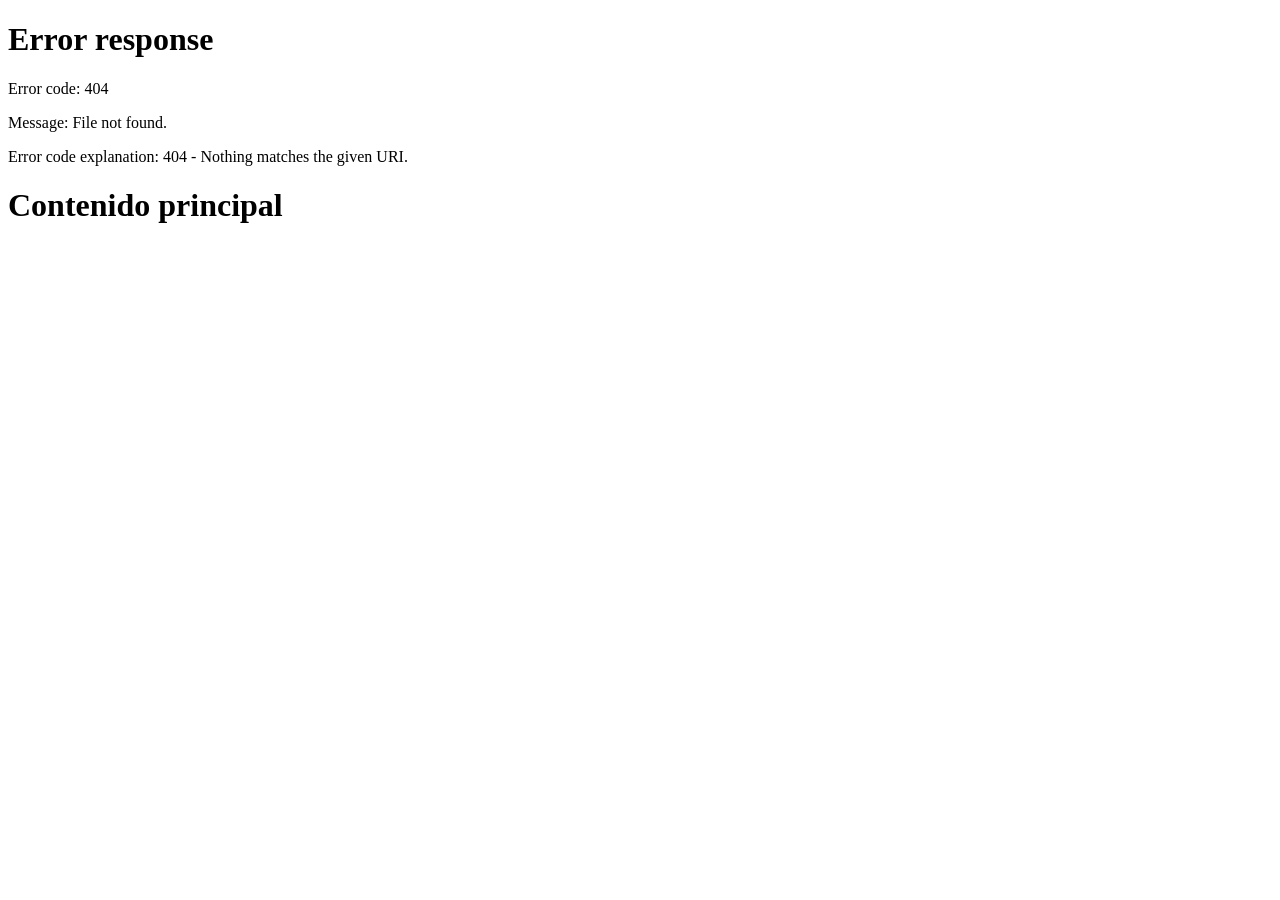
==== Mi-Sitio-Web/Web-01/index.html @ 3176751b "Mi-Sitio-Web/hotbar.html" ====
<!DOCTYPE html>
<html lang="en">
    
<head>
    <meta charset="UTF-8">
    <meta name="viewport" content="width=device-width, initial-scale=1.0">
    <title>La Dinamica SQL</title>
    <link rel="icon" type="image/x-icon" href="img/icono.ico">
</head>
<body>
    <div id="header-container"></div>

    <h1>Contenido principal</h1>

    <script>
      // Cargar archivo header.html
      fetch('hotbar.html')
        .then(response => response.text())
        .then(data => {
          document.getElementById('header-container').innerHTML = data;
        });
    </script>
</body>
</html>
<include>
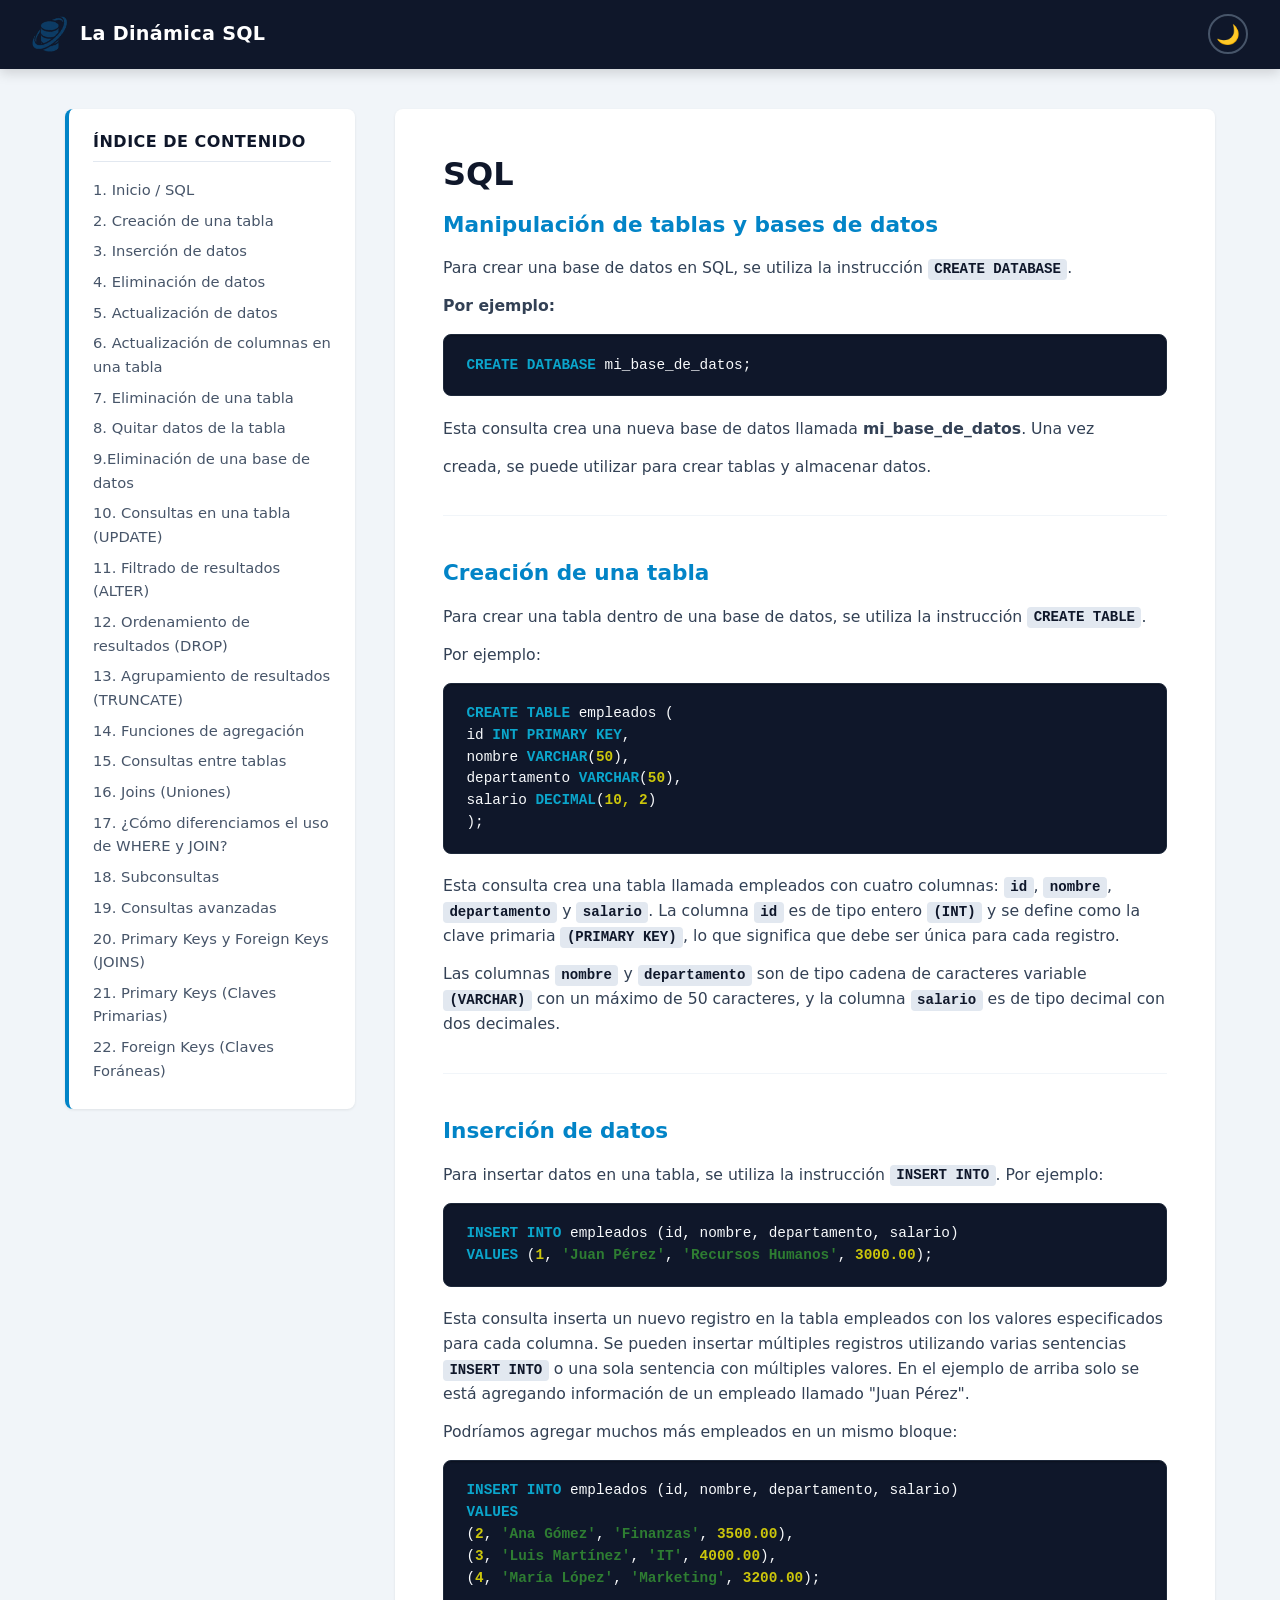
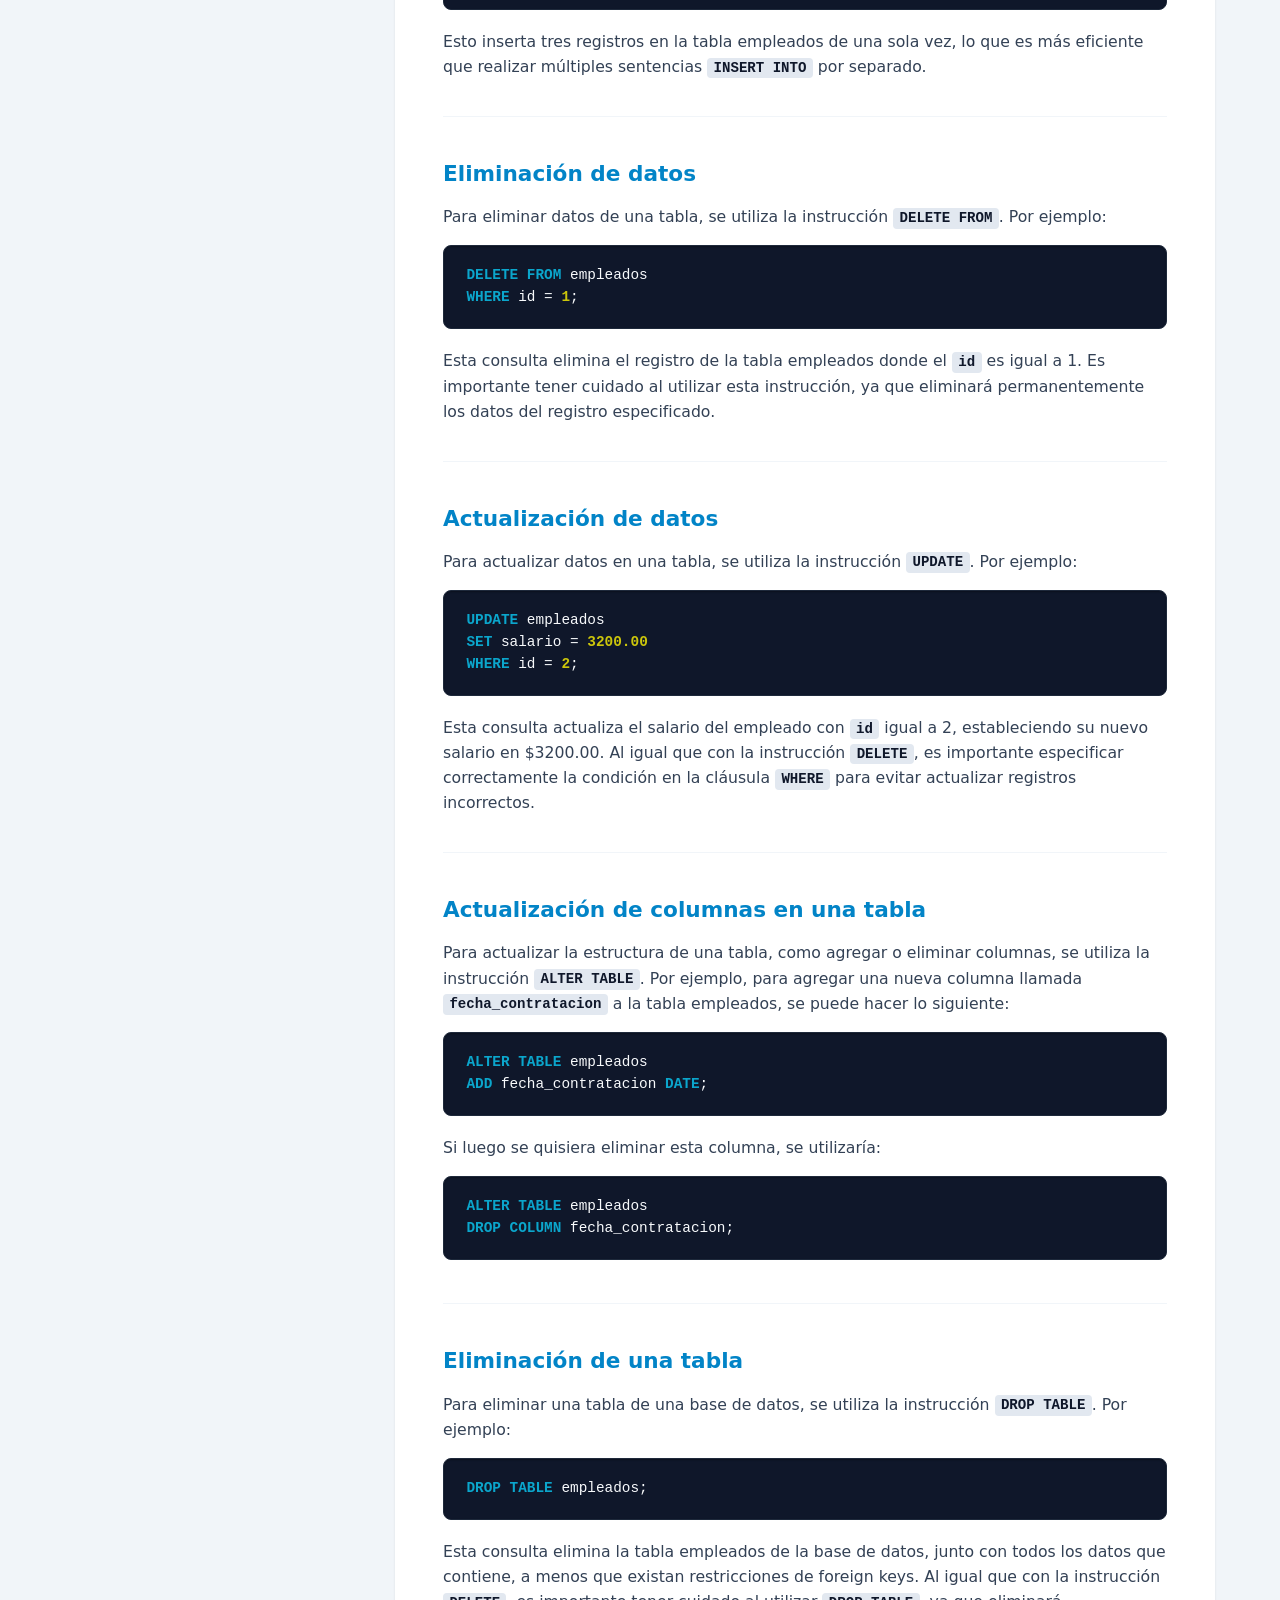
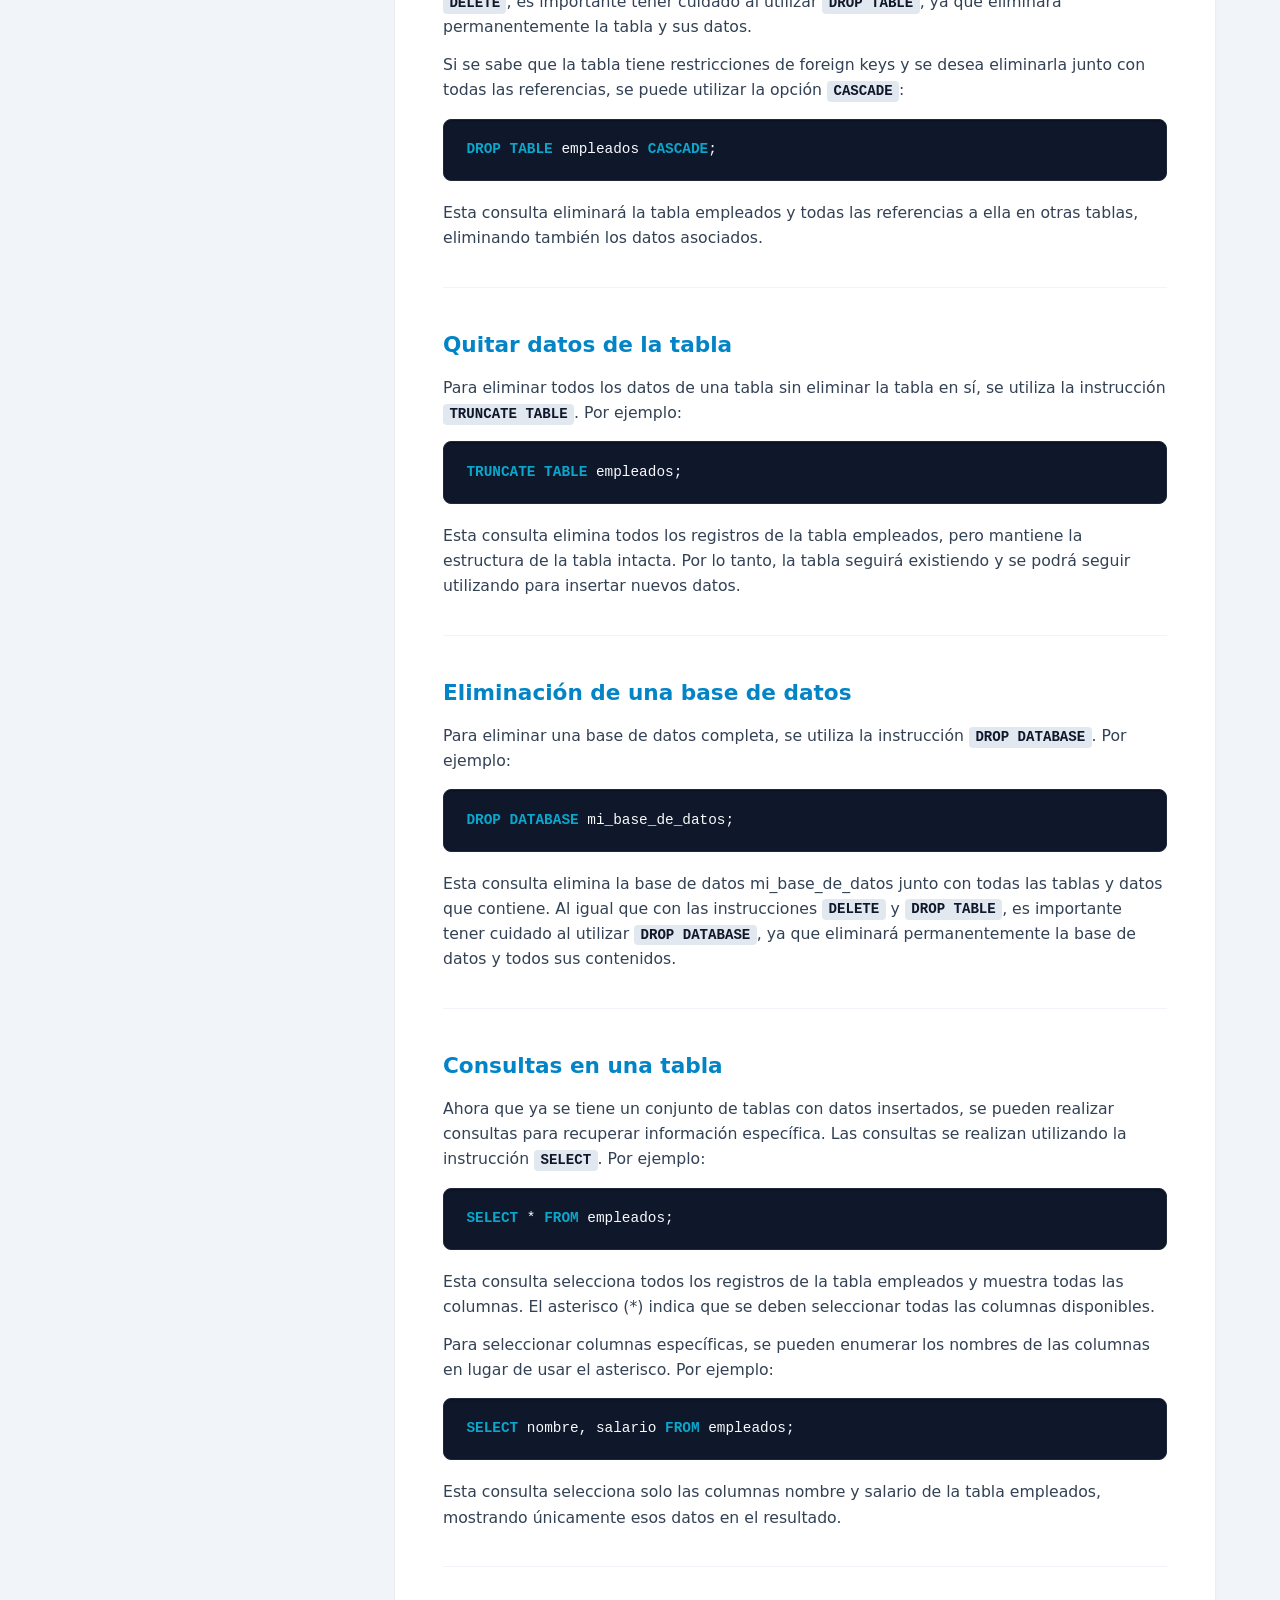
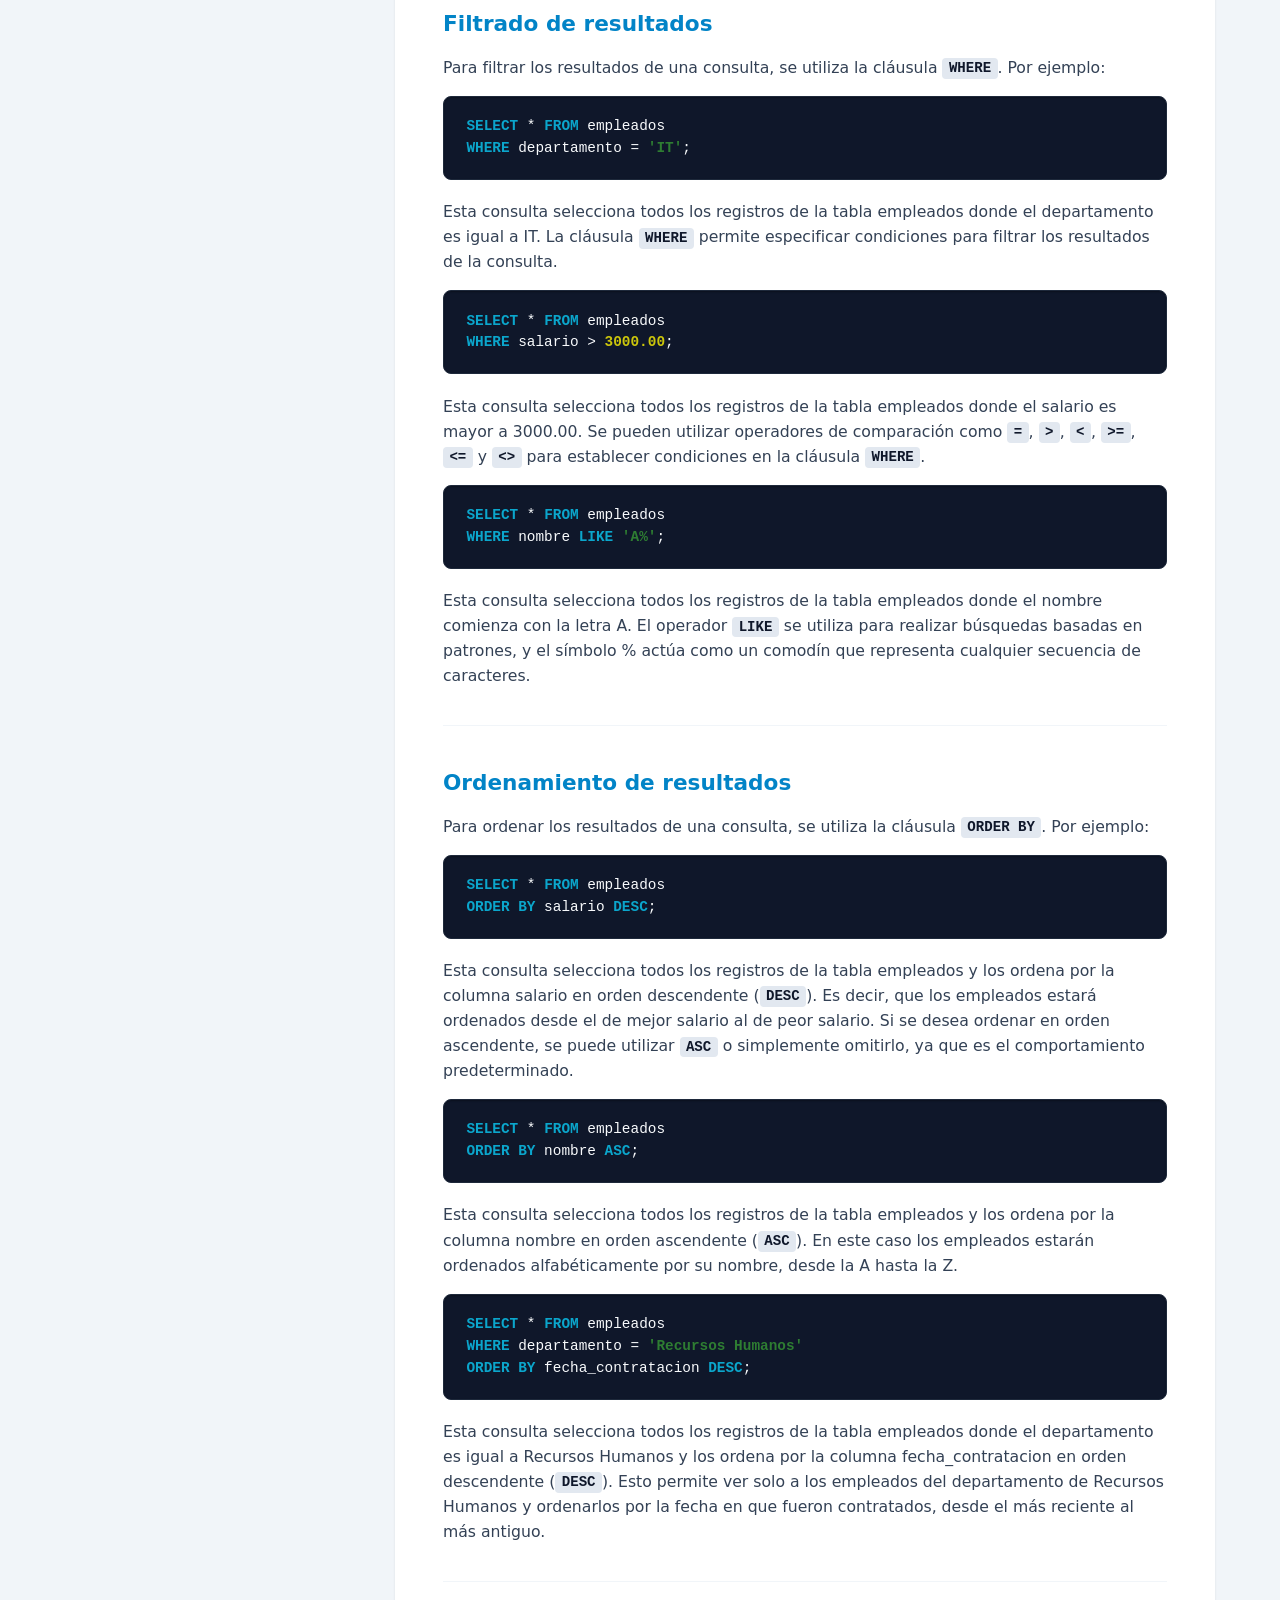
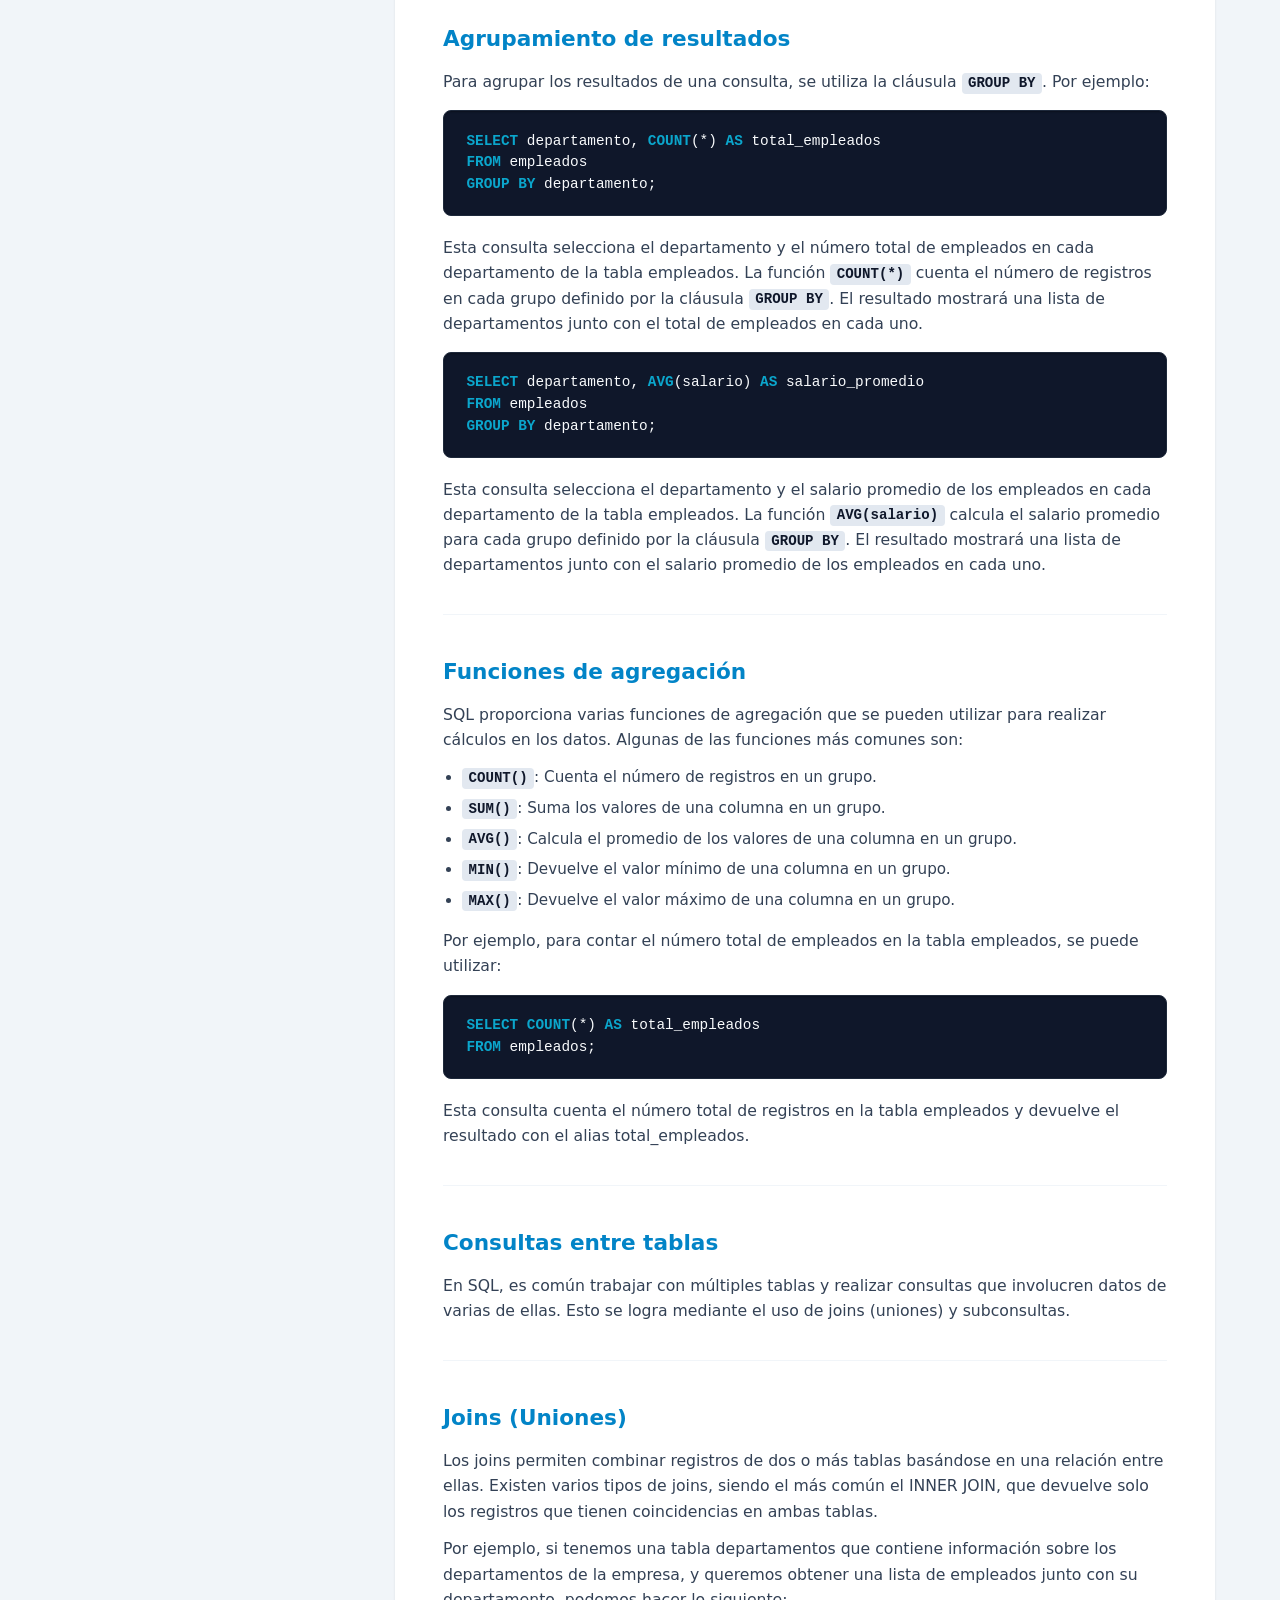
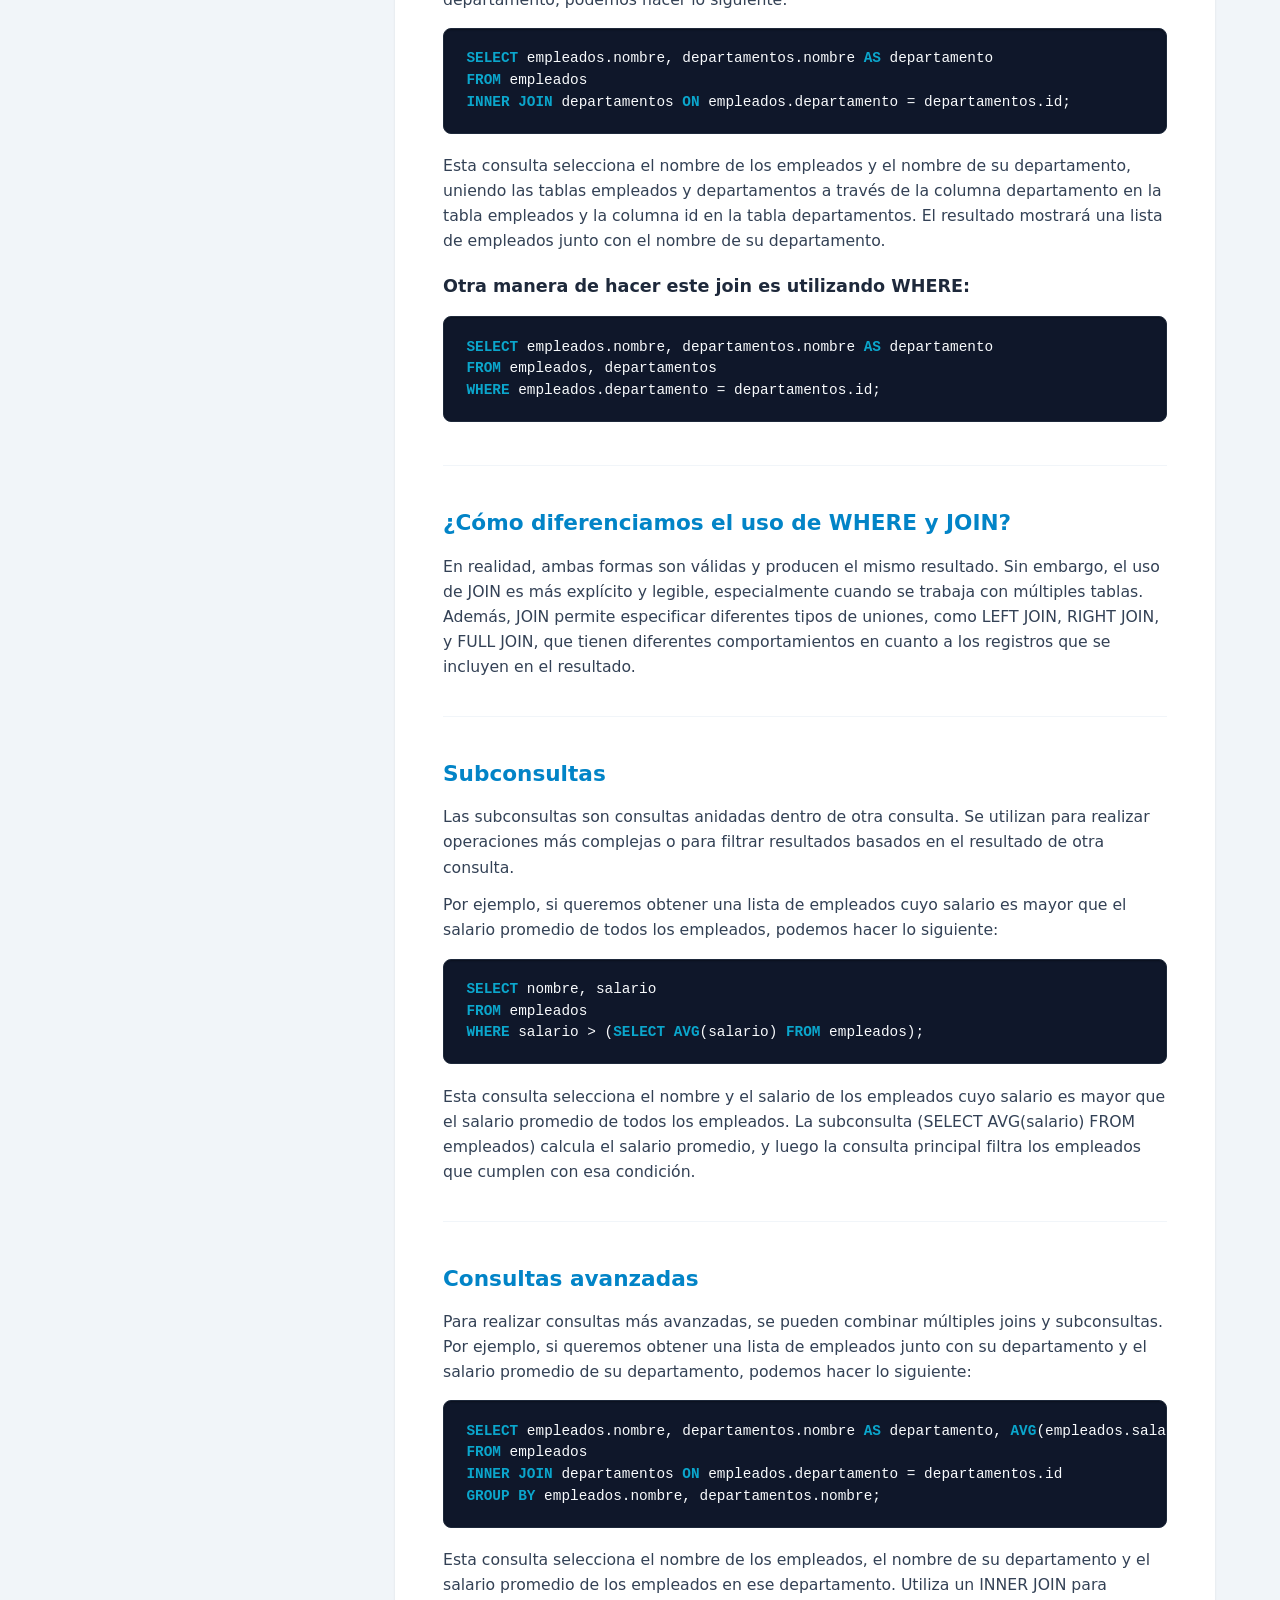
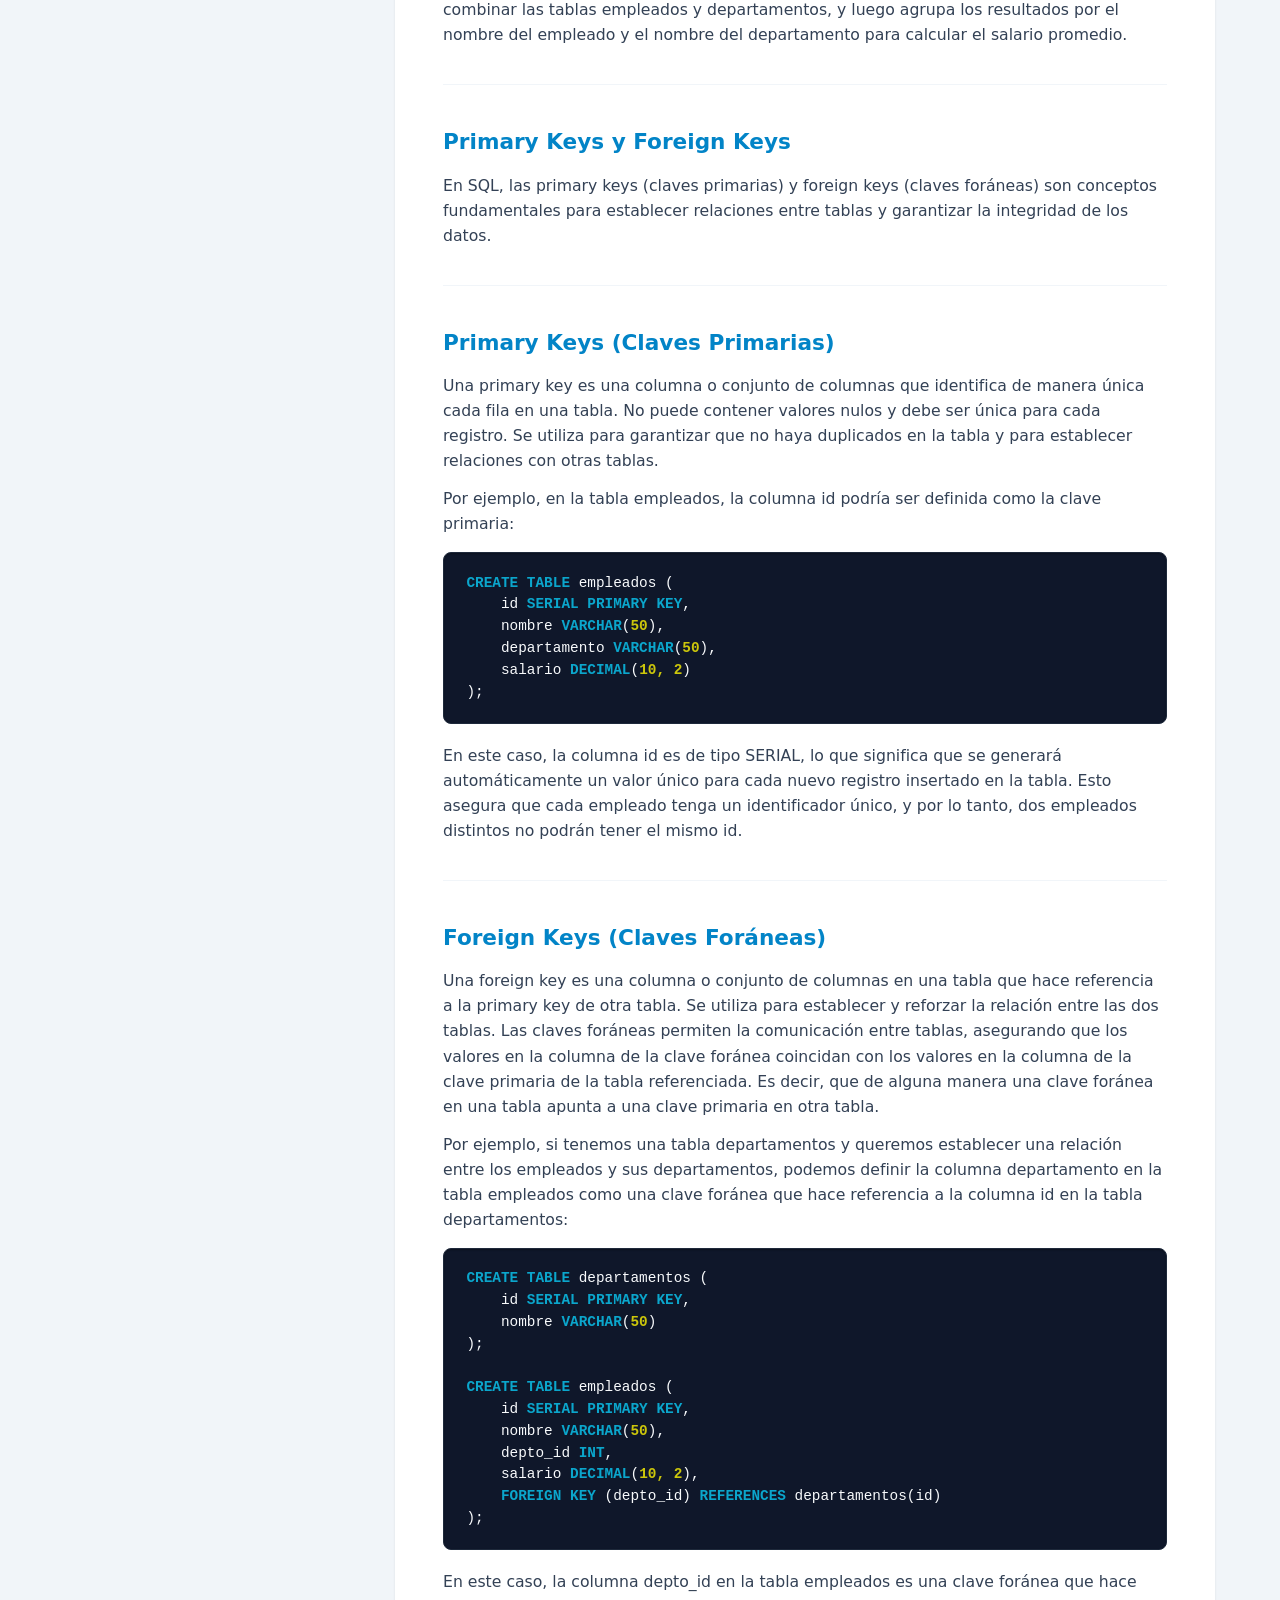
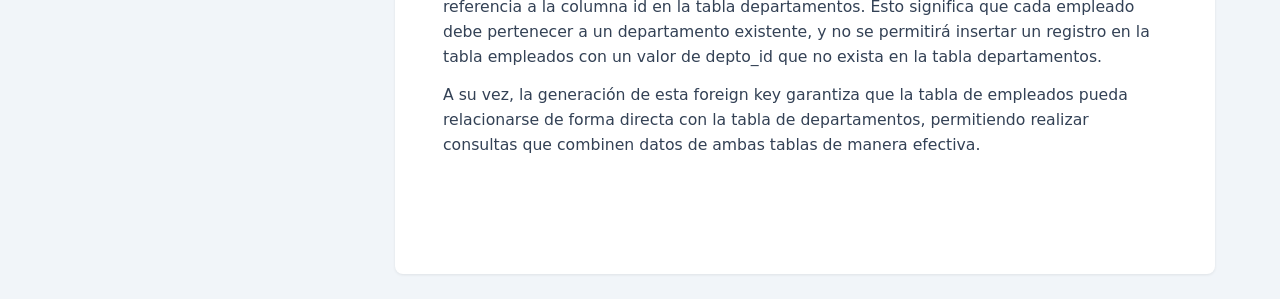
==== commit 17f7e5de: "decimo intetno" ====
--- a/Mi-Sitio-Web/Web-01/index.html
+++ b/Mi-Sitio-Web/Web-01/index.html
@@ -1,25 +1,337 @@
 <!DOCTYPE html>
-<html lang="en">
-    
+<html lang="es">
 <head>
     <meta charset="UTF-8">
     <meta name="viewport" content="width=device-width, initial-scale=1.0">
-    <title>La Dinamica SQL</title>
+    <title>La Dinámica SQL - Guía Completa</title>
     <link rel="icon" type="image/x-icon" href="img/icono.ico">
+    <link rel="stylesheet" href="css/hot.css">
+    <style>
+        /* Estilos para el resaltado de sintaxis */
+        .sql-keyword { color: rgb(11, 166, 204); font-weight: bold; }
+        .sql-string { color: rgb(46, 125, 50); font-weight: bold; }
+        .sql-number { color: rgb(204, 198, 11); font-weight: bold; }
+    </style>
 </head>
 <body>
-    <div id="header-container"></div>
-
-    <h1>Contenido principal</h1>
+    <!-- NAVEGACIÓN PRINCIPAL -->
+    <nav class="navbar">
+        <div class="nav-logo">
+            <a href="index.html">
+                <img src="img/icono.ico" alt="La Dinámica SQL Logo" class="logo-img">
+                <span class="logo-text">La Dinámica SQL</span>
+            </a>
+        </div>
+        <button id="theme-toggle" class="theme-toggle" aria-label="Cambiar modo oscuro">
+            <span class="theme-icon">🌙</span>
+        </button>
+    </nav>
+
+    <!-- CONTENEDOR PRINCIPAL -->
+    <div class="page-container">
+
+        <!-- ÍNDICE LATERAL -->
+        <aside class="sidebar">
+            <nav class="index-menu">
+                <h3>Índice de contenido</h3>
+                <ul>
+                    <li><a href="#inicio">1. Inicio / SQL</a></li>
+                    <li><a href="#Creación de una tabla">2. Creación de una tabla</a></li>
+                    <li><a href="#Inserción de datos">3. Inserción de datos</a></li>
+                    <li><a href="#Eliminación de datos">4. Eliminación de datos</a></li>
+                    <li><a href="#Actualización de datos">5. Actualización de datos</a></li>
+                    <li><a href="#Actualización de columnas en una tabla">6. Actualización de columnas en una tabla</a></li>
+                    <li><a href="#Eliminación de una tabla">7. Eliminación de una tabla</a></li>
+                    <li><a href="#Quitar datos de la tabla">8. Quitar datos de la tabla</a></li>
+                    <li><a href="#Eliminación de una base de datos">9.Eliminación de una base de datos</a></li>
+                    <li><a href="#Consultas en una tabla">10. Consultas en una tabla (UPDATE)</a></li>
+                    <li><a href="#Filtrado de resultados">11. Filtrado de resultados (ALTER)</a></li>
+                    <li><a href="#Ordenamiento de resultados">12. Ordenamiento de resultados (DROP)</a></li>
+                    <li><a href="#Agrupamiento de resultados">13. Agrupamiento de resultados (TRUNCATE)</a></li>
+                    <li><a href="#Funciones de agregación">14. Funciones de agregación</a></li>
+                    <li><a href="#Consultas entre tablas">15. Consultas entre tablas</a></li>
+                    <li><a href="#Joins (Uniones)">16. Joins (Uniones)</a></li>
+                    <li><a href="#¿Cómo diferenciamos el uso de WHERE y JOIN?">17. ¿Cómo diferenciamos el uso de WHERE y JOIN?</a></li>
+                    <li><a href="#Subconsultas">18. Subconsultas</a></li>
+                    <li><a href="#Consultas avanzadas">19. Consultas avanzadas</a></li>
+                    <li><a href="#Primary Keys y Foreign Keys">20. Primary Keys y Foreign Keys (JOINS)</a></li>
+                    <li><a href="#Primary Keys (Claves Primarias)">21. Primary Keys (Claves Primarias)</a></li>
+                    <li><a href="#Foreign Keys (Claves Foráneas)">22. Foreign Keys (Claves Foráneas)</a></li>
+                </ul>
+            </nav>
+        </aside>
+
+        <!-- CONTENIDO PRINCIPAL -->
+        <main class="content-right">
+
+            <section id="inicio">
+                <h1>SQL</h1>
+                <h2>Manipulación de tablas y bases de datos</h2>
+                <p>Para crear una base de datos en SQL, se utiliza la instrucción <code>CREATE DATABASE</code>.</p>
+                <p><strong>Por ejemplo:</strong></p>
+                <pre><code><span class="sql-keyword">CREATE DATABASE</span> mi_base_de_datos;</code></pre>
+                <p>Esta consulta crea una nueva base de datos llamada <strong>mi_base_de_datos</strong>. Una vez</p>
+                <p>creada, se puede utilizar para crear tablas y almacenar datos.</p>
+            </section>
+
+            <section id="Creación de una tabla">
+                <h2>Creación de una tabla</h2>
+                <p>Para crear una tabla dentro de una base de datos, se utiliza la instrucción <code>CREATE TABLE</code>.</p>
+                <p>Por ejemplo:</p>
+                <pre><code><span class="sql-keyword">CREATE TABLE</span> empleados (
+id <span class="sql-keyword">INT PRIMARY KEY</span>,
+nombre <span class="sql-keyword">VARCHAR</span>(<span class="sql-number">50</span>),
+departamento <span class="sql-keyword">VARCHAR</span>(<span class="sql-number">50</span>),
+salario <span class="sql-keyword">DECIMAL</span>(<span class="sql-number">10, 2</span>)
+);</code></pre>
+                <p>Esta consulta crea una tabla llamada empleados con cuatro columnas: <code>id</code>, <code>nombre</code>, <code>departamento</code> y <code>salario</code>. La columna <code>id</code> es de tipo entero <code>(INT)</code> y se define como la clave primaria <code>(PRIMARY KEY)</code>, lo que significa que debe ser única para cada registro.</p>
+                <p>Las columnas <code>nombre</code> y <code>departamento</code> son de tipo cadena de caracteres variable <code>(VARCHAR)</code> con un máximo de 50 caracteres, y la columna <code>salario</code> es de tipo decimal con dos decimales.</p>
+            </section>
+
+            <section id="Inserción de datos">
+                <h2>Inserción de datos</h2>
+                <p>Para insertar datos en una tabla, se utiliza la instrucción <code>INSERT INTO</code>. Por ejemplo:</p>
+                <pre><code><span class="sql-keyword">INSERT INTO</span> empleados (id, nombre, departamento, salario)
+<span class="sql-keyword">VALUES</span> (<span class="sql-number">1</span>, <span class="sql-string">'Juan Pérez'</span>, <span class="sql-string">'Recursos Humanos'</span>, <span class="sql-number">3000.00</span>);</code></pre>
+                <p>Esta consulta inserta un nuevo registro en la tabla empleados con los valores especificados para cada columna. Se pueden insertar múltiples registros utilizando varias sentencias <code>INSERT INTO</code> o una sola sentencia con múltiples valores. En el ejemplo de arriba solo se está agregando información de un empleado llamado "Juan Pérez".</p>
+                <p>Podríamos agregar muchos más empleados en un mismo bloque:</p>
+                <pre><code><span class="sql-keyword">INSERT INTO</span> empleados (id, nombre, departamento, salario)
+<span class="sql-keyword">VALUES</span>
+(<span class="sql-number">2</span>, <span class="sql-string">'Ana Gómez'</span>, <span class="sql-string">'Finanzas'</span>, <span class="sql-number">3500.00</span>),
+(<span class="sql-number">3</span>, <span class="sql-string">'Luis Martínez'</span>, <span class="sql-string">'IT'</span>, <span class="sql-number">4000.00</span>),
+(<span class="sql-number">4</span>, <span class="sql-string">'María López'</span>, <span class="sql-string">'Marketing'</span>, <span class="sql-number">3200.00</span>);</code></pre>
+                <p>Esto inserta tres registros en la tabla empleados de una sola vez, lo que es más eficiente que realizar múltiples sentencias <code>INSERT INTO</code> por separado.</p>
+            </section>
+
+            <section id="Eliminación de datos">
+                <h2>Eliminación de datos</h2>
+                <p>Para eliminar datos de una tabla, se utiliza la instrucción <code>DELETE FROM</code>. Por ejemplo:</p>
+                <pre><code><span class="sql-keyword">DELETE FROM</span> empleados
+<span class="sql-keyword">WHERE</span> id = <span class="sql-number">1</span>;</code></pre>
+                <p>Esta consulta elimina el registro de la tabla empleados donde el <code>id</code> es igual a 1. Es importante tener cuidado al utilizar esta instrucción, ya que eliminará permanentemente los datos del registro especificado.</p>
+            </section>
+
+            <section id="Actualización de datos">
+                <h2>Actualización de datos</h2>
+                <p>Para actualizar datos en una tabla, se utiliza la instrucción <code>UPDATE</code>. Por ejemplo:</p>
+                <pre><code><span class="sql-keyword">UPDATE</span> empleados
+<span class="sql-keyword">SET</span> salario = <span class="sql-number">3200.00</span>
+<span class="sql-keyword">WHERE</span> id = <span class="sql-number">2</span>;</code></pre>
+                <p>Esta consulta actualiza el salario del empleado con <code>id</code> igual a 2, estableciendo su nuevo salario en $3200.00. Al igual que con la instrucción <code>DELETE</code>, es importante especificar correctamente la condición en la cláusula <code>WHERE</code> para evitar actualizar registros incorrectos.</p>
+            </section>
+
+            <section id="Actualización de columnas en una tabla">
+                <h2>Actualización de columnas en una tabla</h2>
+                <p>Para actualizar la estructura de una tabla, como agregar o eliminar columnas, se utiliza la instrucción <code>ALTER TABLE</code>. Por ejemplo, para agregar una nueva columna llamada <code>fecha_contratacion</code> a la tabla empleados, se puede hacer lo siguiente:</p>
+                <pre><code><span class="sql-keyword">ALTER TABLE</span> empleados
+<span class="sql-keyword">ADD</span> fecha_contratacion <span class="sql-keyword">DATE</span>;</code></pre>
+                <p>Si luego se quisiera eliminar esta columna, se utilizaría:</p>
+                <pre><code><span class="sql-keyword">ALTER TABLE</span> empleados
+<span class="sql-keyword">DROP COLUMN</span> fecha_contratacion;</code></pre>
+            </section>
+
+            <section id="Eliminación de una tabla">
+                <h2>Eliminación de una tabla</h2>
+                <p>Para eliminar una tabla de una base de datos, se utiliza la instrucción <code>DROP TABLE</code>. Por ejemplo:</p>
+                <pre><code><span class="sql-keyword">DROP TABLE</span> empleados;</code></pre>
+                <p>Esta consulta elimina la tabla empleados de la base de datos, junto con todos los datos que contiene, a menos que existan restricciones de foreign keys. Al igual que con la instrucción <code>DELETE</code>, es importante tener cuidado al utilizar <code>DROP TABLE</code>, ya que eliminará permanentemente la tabla y sus datos.</p>
+                <p>Si se sabe que la tabla tiene restricciones de foreign keys y se desea eliminarla junto con todas las referencias, se puede utilizar la opción <code>CASCADE</code>:</p>
+                <pre><code><span class="sql-keyword">DROP TABLE</span> empleados <span class="sql-keyword">CASCADE</span>;</code></pre>
+                <p>Esta consulta eliminará la tabla empleados y todas las referencias a ella en otras tablas, eliminando también los datos asociados.</p>
+            </section>
+
+            <section id="Quitar datos de la tabla">
+                <h2>Quitar datos de la tabla</h2>
+                <p>Para eliminar todos los datos de una tabla sin eliminar la tabla en sí, se utiliza la instrucción <code>TRUNCATE TABLE</code>. Por ejemplo:</p>
+                <pre><code><span class="sql-keyword">TRUNCATE TABLE</span> empleados;</code></pre>
+                <p>Esta consulta elimina todos los registros de la tabla empleados, pero mantiene la estructura de la tabla intacta. Por lo tanto, la tabla seguirá existiendo y se podrá seguir utilizando para insertar nuevos datos.</p>
+            </section>
+
+            <section id="Eliminación de una base de datos">
+                <h2>Eliminación de una base de datos</h2>
+                <p>Para eliminar una base de datos completa, se utiliza la instrucción <code>DROP DATABASE</code>. Por ejemplo:</p>
+                <pre><code><span class="sql-keyword">DROP DATABASE</span> mi_base_de_datos;</code></pre>
+                <p>Esta consulta elimina la base de datos mi_base_de_datos junto con todas las tablas y datos que contiene. Al igual que con las instrucciones <code>DELETE</code> y <code>DROP TABLE</code>, es importante tener cuidado al utilizar <code>DROP DATABASE</code>, ya que eliminará permanentemente la base de datos y todos sus contenidos.</p>
+            </section>
+
+            <section id="Consultas en una tabla">
+                <h2>Consultas en una tabla</h2>
+                <p>Ahora que ya se tiene un conjunto de tablas con datos insertados, se pueden realizar consultas para recuperar información específica. Las consultas se realizan utilizando la instrucción <code>SELECT</code>. Por ejemplo:</p>
+                <pre><code><span class="sql-keyword">SELECT</span> * <span class="sql-keyword">FROM</span> empleados;</code></pre>
+                <p>Esta consulta selecciona todos los registros de la tabla empleados y muestra todas las columnas. El asterisco (*) indica que se deben seleccionar todas las columnas disponibles.</p>
+                <p>Para seleccionar columnas específicas, se pueden enumerar los nombres de las columnas en lugar de usar el asterisco. Por ejemplo:</p>
+                <pre><code><span class="sql-keyword">SELECT</span> nombre, salario <span class="sql-keyword">FROM</span> empleados;</code></pre>
+                <p>Esta consulta selecciona solo las columnas nombre y salario de la tabla empleados, mostrando únicamente esos datos en el resultado.</p>
+            </section>
+
+            <section id="Filtrado de resultados">
+                <h2>Filtrado de resultados</h2>
+                <p>Para filtrar los resultados de una consulta, se utiliza la cláusula <code>WHERE</code>. Por ejemplo:</p>
+                <pre><code><span class="sql-keyword">SELECT</span> * <span class="sql-keyword">FROM</span> empleados
+<span class="sql-keyword">WHERE</span> departamento = <span class="sql-string">'IT'</span>;</code></pre>
+                <p>Esta consulta selecciona todos los registros de la tabla empleados donde el departamento es igual a IT. La cláusula <code>WHERE</code> permite especificar condiciones para filtrar los resultados de la consulta.</p>
+                <pre><code><span class="sql-keyword">SELECT</span> * <span class="sql-keyword">FROM</span> empleados
+<span class="sql-keyword">WHERE</span> salario &gt; <span class="sql-number">3000.00</span>;</code></pre>
+                <p>Esta consulta selecciona todos los registros de la tabla empleados donde el salario es mayor a 3000.00. Se pueden utilizar operadores de comparación como <code>=</code>, <code>&gt;</code>, <code>&lt;</code>, <code>&gt;=</code>, <code>&lt;=</code> y <code>&lt;&gt;</code> para establecer condiciones en la cláusula <code>WHERE</code>.</p>
+                <pre><code><span class="sql-keyword">SELECT</span> * <span class="sql-keyword">FROM</span> empleados
+<span class="sql-keyword">WHERE</span> nombre <span class="sql-keyword">LIKE</span> <span class="sql-string">'A%'</span>;</code></pre>
+                <p>Esta consulta selecciona todos los registros de la tabla empleados donde el nombre comienza con la letra A. El operador <code>LIKE</code> se utiliza para realizar búsquedas basadas en patrones, y el símbolo % actúa como un comodín que representa cualquier secuencia de caracteres.</p>
+            </section>
+
+            <section id="Ordenamiento de resultados">
+                <h2>Ordenamiento de resultados</h2>
+                <p>Para ordenar los resultados de una consulta, se utiliza la cláusula <code>ORDER BY</code>. Por ejemplo:</p>
+                <pre><code><span class="sql-keyword">SELECT</span> * <span class="sql-keyword">FROM</span> empleados
+<span class="sql-keyword">ORDER BY</span> salario <span class="sql-keyword">DESC</span>;</code></pre>
+                <p>Esta consulta selecciona todos los registros de la tabla empleados y los ordena por la columna salario en orden descendente (<code>DESC</code>). Es decir, que los empleados estará ordenados desde el de mejor salario al de peor salario. Si se desea ordenar en orden ascendente, se puede utilizar <code>ASC</code> o simplemente omitirlo, ya que es el comportamiento predeterminado.</p>
+                <pre><code><span class="sql-keyword">SELECT</span> * <span class="sql-keyword">FROM</span> empleados
+<span class="sql-keyword">ORDER BY</span> nombre <span class="sql-keyword">ASC</span>;</code></pre>
+                <p>Esta consulta selecciona todos los registros de la tabla empleados y los ordena por la columna nombre en orden ascendente (<code>ASC</code>). En este caso los empleados estarán ordenados alfabéticamente por su nombre, desde la A hasta la Z.</p>
+                <pre><code><span class="sql-keyword">SELECT</span> * <span class="sql-keyword">FROM</span> empleados
+<span class="sql-keyword">WHERE</span> departamento = <span class="sql-string">'Recursos Humanos'</span>
+<span class="sql-keyword">ORDER BY</span> fecha_contratacion <span class="sql-keyword">DESC</span>;</code></pre>
+                <p>Esta consulta selecciona todos los registros de la tabla empleados donde el departamento es igual a Recursos Humanos y los ordena por la columna fecha_contratacion en orden descendente (<code>DESC</code>). Esto permite ver solo a los empleados del departamento de Recursos Humanos y ordenarlos por la fecha en que fueron contratados, desde el más reciente al más antiguo.</p>
+            </section>
+
+            <section id="Agrupamiento de resultados">
+                <h2>Agrupamiento de resultados</h2>
+                <p>Para agrupar los resultados de una consulta, se utiliza la cláusula <code>GROUP BY</code>. Por ejemplo:</p>
+                <pre><code><span class="sql-keyword">SELECT</span> departamento, <span class="sql-keyword">COUNT</span>(*) <span class="sql-keyword">AS</span> total_empleados
+<span class="sql-keyword">FROM</span> empleados
+<span class="sql-keyword">GROUP BY</span> departamento;</code></pre>
+                <p>Esta consulta selecciona el departamento y el número total de empleados en cada departamento de la tabla empleados. La función <code>COUNT(*)</code> cuenta el número de registros en cada grupo definido por la cláusula <code>GROUP BY</code>. El resultado mostrará una lista de departamentos junto con el total de empleados en cada uno.</p>
+                <pre><code><span class="sql-keyword">SELECT</span> departamento, <span class="sql-keyword">AVG</span>(salario) <span class="sql-keyword">AS</span> salario_promedio
+<span class="sql-keyword">FROM</span> empleados
+<span class="sql-keyword">GROUP BY</span> departamento;</code></pre>
+                <p>Esta consulta selecciona el departamento y el salario promedio de los empleados en cada departamento de la tabla empleados. La función <code>AVG(salario)</code> calcula el salario promedio para cada grupo definido por la cláusula <code>GROUP BY</code>. El resultado mostrará una lista de departamentos junto con el salario promedio de los empleados en cada uno.</p>
+            </section>
+
+            <section id="Funciones de agregación">
+                <h2>Funciones de agregación</h2>
+                <p>SQL proporciona varias funciones de agregación que se pueden utilizar para realizar cálculos en los datos. Algunas de las funciones más comunes son:</p>
+                <ul>
+                    <li><code>COUNT()</code>: Cuenta el número de registros en un grupo.</li>
+                    <li><code>SUM()</code>: Suma los valores de una columna en un grupo.</li>
+                    <li><code>AVG()</code>: Calcula el promedio de los valores de una columna en un grupo.</li>
+                    <li><code>MIN()</code>: Devuelve el valor mínimo de una columna en un grupo.</li>
+                    <li><code>MAX()</code>: Devuelve el valor máximo de una columna en un grupo.</li>
+                </ul>
+                <p>Por ejemplo, para contar el número total de empleados en la tabla empleados, se puede utilizar:</p>
+                <pre><code><span class="sql-keyword">SELECT COUNT</span>(*) <span class="sql-keyword">AS</span> total_empleados
+<span class="sql-keyword">FROM</span> empleados;</code></pre>
+                <p>Esta consulta cuenta el número total de registros en la tabla empleados y devuelve el resultado con el alias total_empleados.</p>
+            </section>
+
+            <section id="Consultas entre tablas">
+                <h2>Consultas entre tablas</h2>
+                <p>En SQL, es común trabajar con múltiples tablas y realizar consultas que involucren datos de varias de ellas. Esto se logra mediante el uso de joins (uniones) y subconsultas.</p>
+            </section>
+
+            <section id="Joins (Uniones)">
+                <h2>Joins (Uniones)</h2>
+                <p>Los joins permiten combinar registros de dos o más tablas basándose en una relación entre ellas. Existen varios tipos de joins, siendo el más común el INNER JOIN, que devuelve solo los registros que tienen coincidencias en ambas tablas.</p>
+                <p>Por ejemplo, si tenemos una tabla departamentos que contiene información sobre los departamentos de la empresa, y queremos obtener una lista de empleados junto con su departamento, podemos hacer lo siguiente:</p>
+                <pre><code><span class="sql-keyword">SELECT</span> empleados.nombre, departamentos.nombre <span class="sql-keyword">AS</span> departamento
+<span class="sql-keyword">FROM</span> empleados
+<span class="sql-keyword">INNER JOIN</span> departamentos <span class="sql-keyword">ON</span> empleados.departamento = departamentos.id;</code></pre>
+                <p>Esta consulta selecciona el nombre de los empleados y el nombre de su departamento, uniendo las tablas empleados y departamentos a través de la columna departamento en la tabla empleados y la columna id en la tabla departamentos. El resultado mostrará una lista de empleados junto con el nombre de su departamento.</p>
+
+                <h3>Otra manera de hacer este join es utilizando WHERE:</h3>
+                <pre><code><span class="sql-keyword">SELECT</span> empleados.nombre, departamentos.nombre <span class="sql-keyword">AS</span> departamento
+<span class="sql-keyword">FROM</span> empleados, departamentos
+<span class="sql-keyword">WHERE</span> empleados.departamento = departamentos.id;</code></pre>
+            </section>
+
+            <section id="¿Cómo diferenciamos el uso de WHERE y JOIN?">
+                <h2>¿Cómo diferenciamos el uso de WHERE y JOIN?</h2>
+                <p>En realidad, ambas formas son válidas y producen el mismo resultado. Sin embargo, el uso de JOIN es más explícito y legible, especialmente cuando se trabaja con múltiples tablas. Además, JOIN permite especificar diferentes tipos de uniones, como LEFT JOIN, RIGHT JOIN, y FULL JOIN, que tienen diferentes comportamientos en cuanto a los registros que se incluyen en el resultado.</p>
+            </section>
+
+            <section id="Subconsultas">
+                <h2>Subconsultas</h2>
+                <p>Las subconsultas son consultas anidadas dentro de otra consulta. Se utilizan para realizar operaciones más complejas o para filtrar resultados basados en el resultado de otra consulta.</p>
+                <p>Por ejemplo, si queremos obtener una lista de empleados cuyo salario es mayor que el salario promedio de todos los empleados, podemos hacer lo siguiente:</p>
+                <pre><code><span class="sql-keyword">SELECT</span> nombre, salario
+<span class="sql-keyword">FROM</span> empleados
+<span class="sql-keyword">WHERE</span> salario &gt; (<span class="sql-keyword">SELECT AVG</span>(salario) <span class="sql-keyword">FROM</span> empleados);</code></pre>
+                <p>Esta consulta selecciona el nombre y el salario de los empleados cuyo salario es mayor que el salario promedio de todos los empleados. La subconsulta (SELECT AVG(salario) FROM empleados) calcula el salario promedio, y luego la consulta principal filtra los empleados que cumplen con esa condición.</p>
+            </section>
+
+            <section id="Consultas avanzadas">
+                <h2>Consultas avanzadas</h2>
+                <p>Para realizar consultas más avanzadas, se pueden combinar múltiples joins y subconsultas. Por ejemplo, si queremos obtener una lista de empleados junto con su departamento y el salario promedio de su departamento, podemos hacer lo siguiente:</p>
+                <pre><code><span class="sql-keyword">SELECT</span> empleados.nombre, departamentos.nombre <span class="sql-keyword">AS</span> departamento, <span class="sql-keyword">AVG</span>(empleados.salario) <span class="sql-keyword">AS</span> salario_promedio
+<span class="sql-keyword">FROM</span> empleados
+<span class="sql-keyword">INNER JOIN</span> departamentos <span class="sql-keyword">ON</span> empleados.departamento = departamentos.id
+<span class="sql-keyword">GROUP BY</span> empleados.nombre, departamentos.nombre;</code></pre>
+                <p>Esta consulta selecciona el nombre de los empleados, el nombre de su departamento y el salario promedio de los empleados en ese departamento. Utiliza un INNER JOIN para combinar las tablas empleados y departamentos, y luego agrupa los resultados por el nombre del empleado y el nombre del departamento para calcular el salario promedio.</p>
+            </section>
+
+            <section id="Primary Keys y Foreign Keys">
+                <h2>Primary Keys y Foreign Keys</h2>
+                <p>En SQL, las primary keys (claves primarias) y foreign keys (claves foráneas) son conceptos fundamentales para establecer relaciones entre tablas y garantizar la integridad de los datos.</p>
+            </section>
+
+            <section id="Primary Keys (Claves Primarias)">
+                <h2>Primary Keys (Claves Primarias)</h2>
+                <p>Una primary key es una columna o conjunto de columnas que identifica de manera única cada fila en una tabla. No puede contener valores nulos y debe ser única para cada registro. Se utiliza para garantizar que no haya duplicados en la tabla y para establecer relaciones con otras tablas.</p>
+                <p>Por ejemplo, en la tabla empleados, la columna id podría ser definida como la clave primaria:</p>
+                <pre><code><span class="sql-keyword">CREATE TABLE</span> empleados (
+    id <span class="sql-keyword">SERIAL PRIMARY KEY</span>,
+    nombre <span class="sql-keyword">VARCHAR</span>(<span class="sql-number">50</span>),
+    departamento <span class="sql-keyword">VARCHAR</span>(<span class="sql-number">50</span>),
+    salario <span class="sql-keyword">DECIMAL</span>(<span class="sql-number">10, 2</span>)
+);</code></pre>
+                <p>En este caso, la columna id es de tipo SERIAL, lo que significa que se generará automáticamente un valor único para cada nuevo registro insertado en la tabla. Esto asegura que cada empleado tenga un identificador único, y por lo tanto, dos empleados distintos no podrán tener el mismo id.</p>
+            </section>
+
+            <section id="Foreign Keys (Claves Foráneas)">
+                <h2>Foreign Keys (Claves Foráneas)</h2>
+                <p>Una foreign key es una columna o conjunto de columnas en una tabla que hace referencia a la primary key de otra tabla. Se utiliza para establecer y reforzar la relación entre las dos tablas. Las claves foráneas permiten la comunicación entre tablas, asegurando que los valores en la columna de la clave foránea coincidan con los valores en la columna de la clave primaria de la tabla referenciada. Es decir, que de alguna manera una clave foránea en una tabla apunta a una clave primaria en otra tabla.</p>
+                <p>Por ejemplo, si tenemos una tabla departamentos y queremos establecer una relación entre los empleados y sus departamentos, podemos definir la columna departamento en la tabla empleados como una clave foránea que hace referencia a la columna id en la tabla departamentos:</p>
+                <pre><code><span class="sql-keyword">CREATE TABLE</span> departamentos (
+    id <span class="sql-keyword">SERIAL PRIMARY KEY</span>,
+    nombre <span class="sql-keyword">VARCHAR</span>(<span class="sql-number">50</span>)
+);
+
+<span class="sql-keyword">CREATE TABLE</span> empleados (
+    id <span class="sql-keyword">SERIAL PRIMARY KEY</span>,
+    nombre <span class="sql-keyword">VARCHAR</span>(<span class="sql-number">50</span>),
+    depto_id <span class="sql-keyword">INT</span>,
+    salario <span class="sql-keyword">DECIMAL</span>(<span class="sql-number">10, 2</span>),
+    <span class="sql-keyword">FOREIGN KEY</span> (depto_id) <span class="sql-keyword">REFERENCES</span> departamentos(id)
+);</code></pre>
+                <p>En este caso, la columna depto_id en la tabla empleados es una clave foránea que hace referencia a la columna id en la tabla departamentos. Esto significa que cada empleado debe pertenecer a un departamento existente, y no se permitirá insertar un registro en la tabla empleados con un valor de depto_id que no exista en la tabla departamentos.</p>
+                <p>A su vez, la generación de esta foreign key garantiza que la tabla de empleados pueda relacionarse de forma directa con la tabla de departamentos, permitiendo realizar consultas que combinen datos de ambas tablas de manera efectiva.</p>
+            </section>
+
+        </main>
+    </div>
 
     <script>
-      // Cargar archivo header.html
-      fetch('hotbar.html')
-        .then(response => response.text())
-        .then(data => {
-          document.getElementById('header-container').innerHTML = data;
+        // Obtener el botón de modo oscuro
+        const themeToggle = document.getElementById('theme-toggle');
+        const themeIcon = themeToggle.querySelector('.theme-icon');
+        
+        // Verificar si hay una preferencia guardada
+        const savedTheme = localStorage.getItem('theme');
+        if (savedTheme === 'dark') {
+            document.body.classList.add('dark-mode');
+            themeIcon.textContent = '☀️';
+        }
+        
+        // Alternar modo oscuro
+        themeToggle.addEventListener('click', () => {
+            document.body.classList.toggle('dark-mode');
+            
+            if (document.body.classList.contains('dark-mode')) {
+                themeIcon.textContent = '☀️';
+                localStorage.setItem('theme', 'dark');
+            } else {
+                themeIcon.textContent = '🌙';
+                localStorage.setItem('theme', 'light');
+            }
         });
     </script>
 </body>
-</html>
-<include>+</html>
--- a/Mi-Sitio-Web/Web-01/css/hot.css
+++ b/Mi-Sitio-Web/Web-01/css/hot.css
@@ -0,0 +1,402 @@
+/* ==========================================
+   1. RESETEO Y CONFIGURACIÓN GENERAL
+   ========================================== */
+* {
+  margin: 0;
+  padding: 0;
+  box-sizing: border-box;
+}
+
+html {
+  scroll-behavior: smooth;
+}
+
+body {
+  background-color: #f1f5f9;
+  font-family: 'Segoe UI', system-ui, -apple-system, BlinkMacSystemFont, Roboto, sans-serif;
+  color: #334155;
+  line-height: 1.6;
+  transition: background-color 0.3s ease, color 0.3s ease;
+}
+
+/* ==========================================
+   2. ESTRUCTURA DE LA NAVBAR
+   ========================================== */
+.navbar {
+  display: flex;
+  align-items: center;
+  background-color: #0f172a;
+  padding: 0.9rem 2rem;
+  box-shadow: 0 4px 12px rgba(0, 0, 0, 0.15);
+  position: sticky;
+  top: 0;
+  z-index: 1000;
+  transition: background-color 0.3s ease, box-shadow 0.3s ease;
+}
+
+.nav-logo a {
+  display: flex;
+  align-items: center;
+  gap: 12px;
+  text-decoration: none;
+  color: #ffffff;
+  font-weight: 700;
+  font-size: 1.2rem;
+  letter-spacing: 0.3px;
+}
+
+.logo-img {
+  width: 36px;
+  height: 36px;
+  object-fit: contain;
+  transition: transform 0.3s ease;
+}
+
+.nav-logo a:hover .logo-img {
+  transform: scale(1.08);
+}
+
+/* ==========================================
+   3. BOTÓN DE MODO OSCURO
+   ========================================== */
+.theme-toggle {
+  margin-left: auto;
+  background-color: transparent;
+  border: 2px solid #475569;
+  border-radius: 50%;
+  width: 40px;
+  height: 40px;
+  display: flex;
+  align-items: center;
+  justify-content: center;
+  cursor: pointer;
+  transition: all 0.3s ease;
+  color: #ffffff;
+  font-size: 1.2rem;
+}
+
+.theme-toggle:hover {
+  background-color: #334155;
+  border-color: #64748b;
+  transform: scale(1.1);
+}
+
+/* ==========================================
+   4. CONTENEDOR PRINCIPAL (LAYOUT)
+   ========================================== */
+.page-container {
+  display: flex;
+  align-items: flex-start;
+  justify-content: center;
+  padding: 2.5rem 2rem;
+  gap: 2.5rem;
+  max-width: 1300px;
+  margin: 0 auto;
+}
+
+/* ==========================================
+   5. ÍNDICE LATERAL (SIDEBAR)
+   ========================================== */
+.sidebar {
+  flex: 1;
+  max-width: 290px;
+  position: sticky;
+  top: 5rem;
+}
+
+.index-menu {
+  background-color: #ffffff;
+  padding: 1.25rem 1.5rem;
+  border-left: 4px solid #0284c7;
+  border-radius: 8px;
+  box-shadow: 0 1px 3px rgba(0, 0, 0, 0.08);
+  transition: background-color 0.3s ease, box-shadow 0.3s ease, border-color 0.3s ease;
+}
+
+.index-menu h3 {
+  font-size: 1rem;
+  text-transform: uppercase;
+  letter-spacing: 0.5px;
+  color: #0f172a;
+  margin-bottom: 1rem;
+  padding-bottom: 0.4rem;
+  border-bottom: 1px solid #e2e8f0;
+  transition: color 0.3s ease, border-color 0.3s ease;
+}
+
+.index-menu ul {
+  list-style: none;
+}
+
+.index-menu li {
+  margin-bottom: 0.45rem;
+}
+
+.index-menu a {
+  text-decoration: none;
+  color: #475569;
+  font-size: 0.92rem;
+  font-weight: 500;
+  transition: all 0.2s ease;
+  display: block;
+}
+
+.index-menu a:hover {
+  color: #0284c7;
+  transform: translateX(4px);
+}
+
+/* ==========================================
+   6. CONTENIDO PRINCIPAL
+   ========================================== */
+.content-right {
+  flex: 2;
+  max-width: 820px;
+  background-color: #ffffff;
+  padding: 2.5rem 3rem;
+  border-radius: 8px;
+  box-shadow: 0 1px 3px rgba(0, 0, 0, 0.08);
+  transition: background-color 0.3s ease, box-shadow 0.3s ease;
+}
+
+.content-right section {
+  margin-bottom: 2.5rem;
+  padding-bottom: 1.5rem;
+  border-bottom: 1px solid #f1f5f9;
+  transition: border-color 0.3s ease;
+}
+
+.content-right section:last-of-type {
+  border-bottom: none;
+}
+
+.content-right h1 {
+  font-size: 2rem;
+  color: #0f172a;
+  margin-bottom: 0.5rem;
+  font-weight: 800;
+  transition: color 0.3s ease;
+}
+
+.content-right h2 {
+  font-size: 1.35rem;
+  color: #0284c7;
+  margin-bottom: 0.8rem;
+  font-weight: 700;
+  transition: color 0.3s ease;
+}
+
+.content-right h3 {
+  font-size: 1.1rem;
+  color: #1e293b;
+  margin: 1.2rem 0 0.5rem 0;
+  transition: color 0.3s ease;
+}
+
+.content-right p {
+  color: #334155;
+  margin-bottom: 0.8rem;
+  font-size: 0.98rem;
+  transition: color 0.3s ease;
+}
+
+.content-right ul {
+  margin-left: 1.2rem;
+  margin-bottom: 1rem;
+  color: #334155;
+  transition: color 0.3s ease;
+}
+
+.content-right li {
+  margin-bottom: 0.4rem;
+  font-size: 0.95rem;
+  transition: color 0.3s ease;
+}
+
+/* ==========================================
+   7. BLOQUES DE CÓDIGO (PRE & CODE)
+   ========================================== */
+/* Bloque de código completo */
+pre {
+  background-color: #0f172a;
+  color: #f8fafc;
+  padding: 1.2rem 1.4rem;
+  border-radius: 8px;
+  overflow-x: auto;
+  margin: 1rem 0 1.2rem 0;
+  border: 1px solid #1e293b;
+  box-shadow: inset 0 1px 2px rgba(0, 0, 0, 0.3);
+  transition: border-color 0.3s ease, box-shadow 0.3s ease;
+}
+
+/* Tipografía de código */
+code {
+  font-family: 'Fira Code', 'Cascadia Code', Consolas, Monaco, 'Courier New', monospace;
+  font-size: 0.9rem;
+  line-height: 1.5;
+}
+
+/* Estilo para código dentro del texto normal */
+p code, li code {
+  background-color: #e2e8f0;
+  color: #0f172a;
+  padding: 0.15rem 0.4rem;
+  border-radius: 4px;
+  font-size: 0.88rem;
+  font-weight: 600;
+  transition: background-color 0.3s ease, color 0.3s ease;
+}
+
+/* Scrollbar personalizado para bloques de código */
+pre::-webkit-scrollbar {
+  height: 8px;
+}
+
+pre::-webkit-scrollbar-track {
+  background: #0f172a;
+}
+
+pre::-webkit-scrollbar-thumb {
+  background: #334155;
+  border-radius: 4px;
+}
+
+pre::-webkit-scrollbar-thumb:hover {
+  background: #475569;
+}
+
+/* ==========================================
+   8. AVISOS Y CAJAS DE ALERTA (SIN EMOJIS)
+   ========================================== */
+.callout {
+  padding: 1rem 1.25rem;
+  margin: 1.2rem 0;
+  border-radius: 6px;
+  font-size: 0.95rem;
+}
+
+.callout-warning {
+  background-color: #fffbeb;
+  border-left: 4px solid #d97706;
+  color: #92400e;
+  transition: background-color 0.3s ease, border-color 0.3s ease, color 0.3s ease;
+}
+
+.callout-warning strong {
+  color: #b45309;
+  transition: color 0.3s ease;
+}
+
+/* ==========================================
+   9. MODO OSCURO
+   ========================================== */
+body.dark-mode {
+  background-color: #0f172a;
+  color: #e2e8f0;
+}
+
+body.dark-mode .navbar {
+  background-color: #1e293b;
+  box-shadow: 0 4px 12px rgba(0, 0, 0, 0.3);
+}
+
+body.dark-mode .index-menu {
+  background-color: #1e293b;
+  border-left-color: #38bdf8;
+  box-shadow: 0 1px 3px rgba(0, 0, 0, 0.3);
+}
+
+body.dark-mode .index-menu h3 {
+  color: #f1f5f9;
+  border-bottom-color: #334155;
+}
+
+body.dark-mode .index-menu a {
+  color: #cbd5e1;
+}
+
+body.dark-mode .index-menu a:hover {
+  color: #38bdf8;
+}
+
+body.dark-mode .content-right {
+  background-color: #1e293b;
+  box-shadow: 0 1px 3px rgba(0, 0, 0, 0.3);
+}
+
+body.dark-mode .content-right h1 {
+  color: #f1f5f9;
+}
+
+body.dark-mode .content-right h2 {
+  color: #38bdf8;
+}
+
+body.dark-mode .content-right h3 {
+  color: #e2e8f0;
+}
+
+body.dark-mode .content-right p {
+  color: #cbd5e1;
+}
+
+body.dark-mode .content-right ul {
+  color: #cbd5e1;
+}
+
+body.dark-mode .content-right li {
+  color: #cbd5e1;
+}
+
+body.dark-mode .content-right section {
+  border-bottom-color: #334155;
+}
+
+body.dark-mode pre {
+  background-color: #0f172a;
+  border-color: #334155;
+  box-shadow: inset 0 1px 2px rgba(0, 0, 0, 0.5);
+}
+
+body.dark-mode p code, 
+body.dark-mode li code {
+  background-color: #334155;
+  color: #f1f5f9;
+}
+
+body.dark-mode .callout-warning {
+  background-color: #422006;
+  border-left-color: #f59e0b;
+  color: #fbbf24;
+}
+
+body.dark-mode .callout-warning strong {
+  color: #f59e0b;
+}
+
+/* ==========================================
+   10. ADAPTABILIDAD MÓVIL
+   ========================================== */
+@media (max-width: 900px) {
+  .page-container {
+    flex-direction: column;
+    padding: 1.5rem 1rem;
+  }
+
+  .sidebar {
+    max-width: 100%;
+    width: 100%;
+    position: static;
+  }
+
+  .content-right {
+    max-width: 100%;
+    padding: 1.8rem 1.5rem;
+  }
+  
+  .theme-toggle {
+    width: 35px;
+    height: 35px;
+    font-size: 1rem;
+  }
+}
